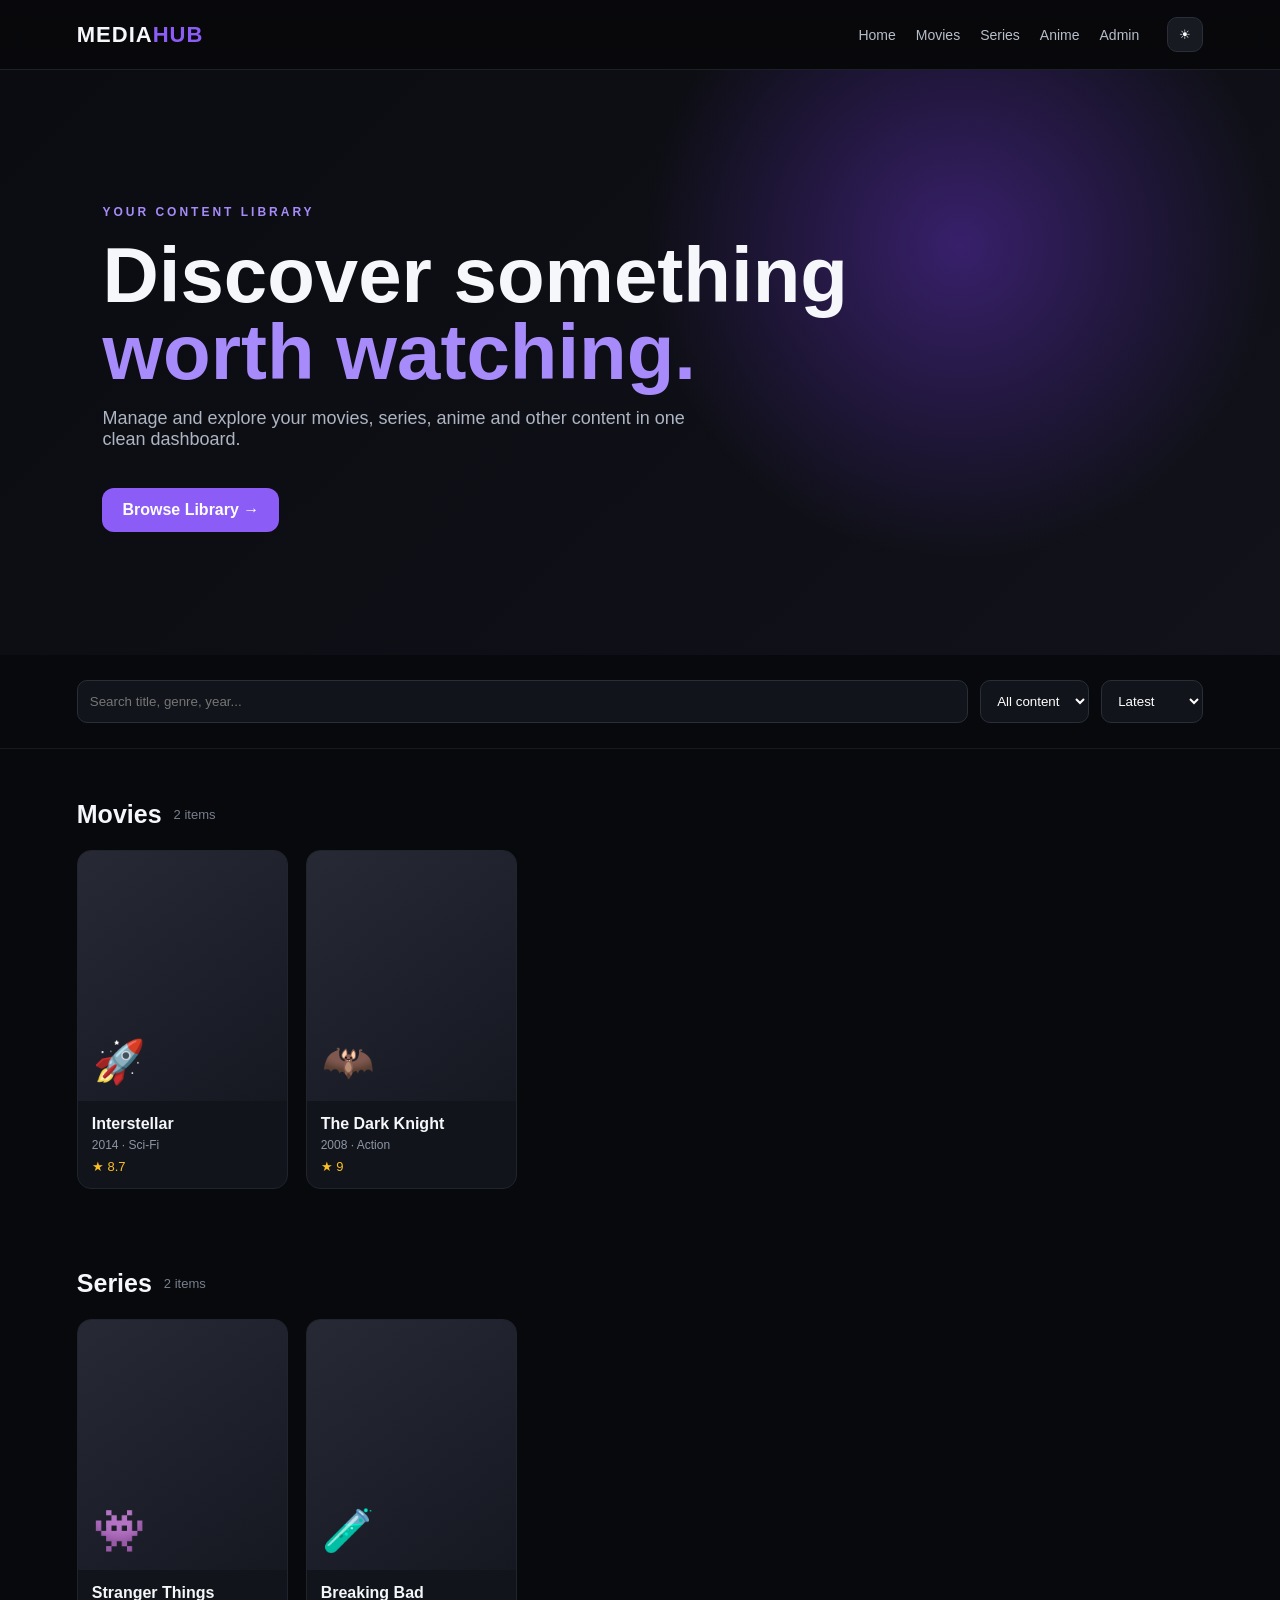
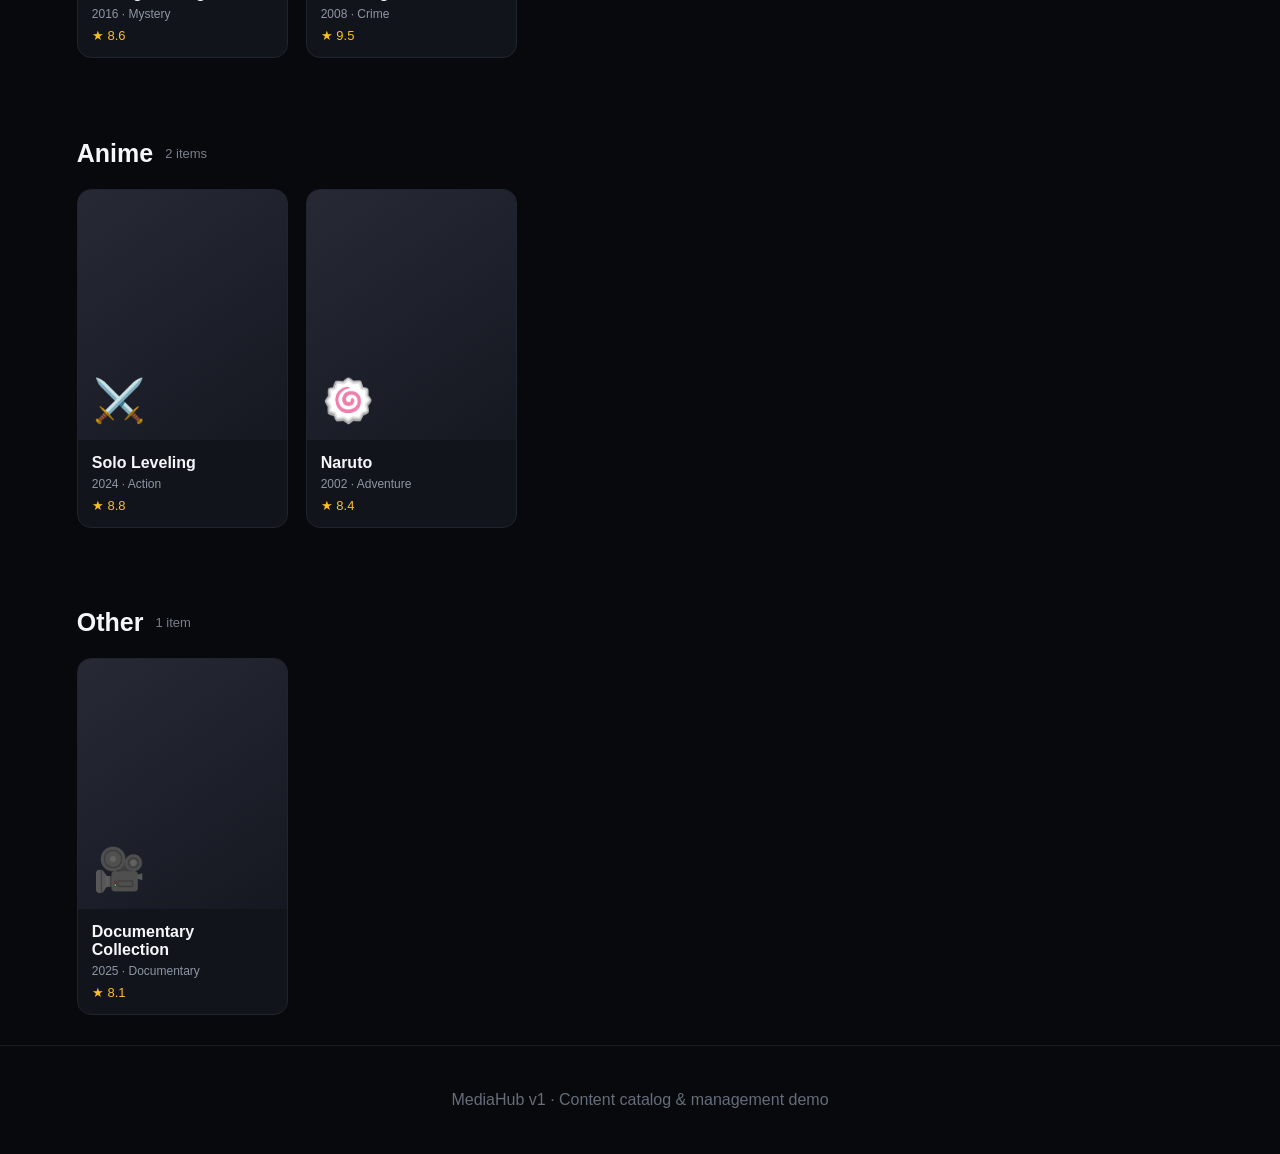
==== index.html @ c404586c "Add files via upload" ====
<!DOCTYPE html>
<html lang="en">
<head>
<meta charset="UTF-8">
<meta name="viewport" content="width=device-width, initial-scale=1.0">
<title>MediaHub — Movies, Series & Anime</title>
<link rel="stylesheet" href="style.css">
</head>
<body>
<header class="topbar">
  <a class="brand" href="#">MEDIA<span>HUB</span></a>
  <nav>
    <a href="#home">Home</a><a href="#movies">Movies</a><a href="#series">Series</a><a href="#anime">Anime</a>
    <a href="admin.html">Admin</a>
  </nav>
  <button id="themeBtn" class="icon-btn" aria-label="Toggle theme">☀</button>
</header>

<main>
<section id="home" class="hero">
  <div>
    <p class="eyebrow">YOUR CONTENT LIBRARY</p>
    <h1>Discover something<br><span>worth watching.</span></h1>
    <p class="hero-copy">Manage and explore your movies, series, anime and other content in one clean dashboard.</p>
    <a class="cta" href="#library">Browse Library →</a>
  </div>
</section>

<section class="toolbar" id="library">
  <input id="search" type="search" placeholder="Search title, genre, year...">
  <select id="typeFilter">
    <option value="all">All content</option><option value="movie">Movies</option>
    <option value="series">Series</option><option value="anime">Anime</option><option value="other">Other</option>
  </select>
  <select id="sort">
    <option value="latest">Latest</option><option value="rating">Top rated</option><option value="title">A–Z</option>
  </select>
</section>

<section class="content-section" id="movies"><div class="section-head"><h2>Movies</h2><span id="movieCount"></span></div><div class="grid" data-grid="movie"></div></section>
<section class="content-section" id="series"><div class="section-head"><h2>Series</h2><span id="seriesCount"></span></div><div class="grid" data-grid="series"></div></section>
<section class="content-section" id="anime"><div class="section-head"><h2>Anime</h2><span id="animeCount"></span></div><div class="grid" data-grid="anime"></div></section>
<section class="content-section" id="other"><div class="section-head"><h2>Other</h2><span id="otherCount"></span></div><div class="grid" data-grid="other"></div></section>
</main>

<div id="modal" class="modal hidden"><div class="modal-box"><button id="closeModal" class="close">×</button><div id="modalContent"></div></div></div>
<footer>MediaHub v1 · Content catalog & management demo</footer>
<script src="script.js"></script>
</body>
</html>
---- style.css ----
*{box-sizing:border-box}html{scroll-behavior:smooth}body{margin:0;background:#08090c;color:#f5f7fb;font-family:Inter,Arial,sans-serif}a{color:inherit;text-decoration:none}.topbar{position:sticky;top:0;z-index:10;display:flex;align-items:center;gap:28px;padding:17px 6%;background:rgba(8,9,12,.88);backdrop-filter:blur(14px);border-bottom:1px solid #1c2028}.brand{font-size:22px;font-weight:900;letter-spacing:1px;margin-right:auto}.brand span{color:#8b5cf6}.topbar nav{display:flex;gap:20px;font-size:14px;color:#b7beca}.topbar nav a:hover{color:#fff}.icon-btn{background:#171a21;color:#fff;border:1px solid #292e38;border-radius:10px;padding:9px 11px;cursor:pointer}.hero{min-height:65vh;display:flex;align-items:center;padding:80px 8%;background:radial-gradient(circle at 75% 30%,#38206b 0,transparent 30%),linear-gradient(135deg,#0b0c11,#11121a)}.eyebrow{color:#a78bfa;font-size:12px;letter-spacing:3px;font-weight:800}.hero h1{font-size:clamp(42px,7vw,78px);line-height:.98;margin:18px 0}.hero h1 span{color:#a78bfa}.hero-copy{max-width:620px;color:#aeb5c2;font-size:18px}.cta{display:inline-block;margin-top:20px;background:#8b5cf6;color:#fff;padding:13px 20px;border-radius:12px;font-weight:800}.toolbar{display:flex;gap:12px;padding:25px 6%;position:sticky;top:64px;z-index:5;background:#08090c;border-bottom:1px solid #171a20}.toolbar input,.toolbar select,.admin input,.admin select,.admin textarea{background:#11141a;color:#fff;border:1px solid #292e38;border-radius:10px;padding:12px}.toolbar input{flex:1}.content-section{padding:30px 6%}.section-head{display:flex;align-items:center;gap:12px}.section-head h2{font-size:25px}.section-head span{color:#777f8d;font-size:13px}.grid{display:grid;grid-template-columns:repeat(auto-fill,minmax(180px,1fr));gap:18px}.card{background:#11141a;border:1px solid #1f242d;border-radius:14px;overflow:hidden;cursor:pointer;transition:.2s}.card:hover{transform:translateY(-5px);border-color:#7650d7}.poster{height:250px;background:linear-gradient(145deg,#272a35,#151821);display:flex;align-items:end;padding:15px;font-size:42px}.card-body{padding:14px}.card h3{margin:0 0 5px;font-size:16px}.meta{color:#8e96a4;font-size:12px}.rating{color:#fbbf24;font-size:13px;margin-top:7px}.modal{position:fixed;inset:0;background:rgba(0,0,0,.78);display:grid;place-items:center;padding:20px;z-index:30}.hidden{display:none}.modal-box{width:min(700px,100%);background:#11141a;border:1px solid #303642;border-radius:18px;padding:28px;position:relative}.close{position:absolute;right:15px;top:12px;background:none;border:0;color:#fff;font-size:28px;cursor:pointer}footer{text-align:center;padding:45px;color:#656d7a;border-top:1px solid #181b22}@media(max-width:700px){.topbar nav{display:none}.hero{padding:60px 6%}.toolbar{top:58px;flex-wrap:wrap}.toolbar input{min-width:100%}.grid{grid-template-columns:repeat(2,1fr)}.poster{height:210px}}
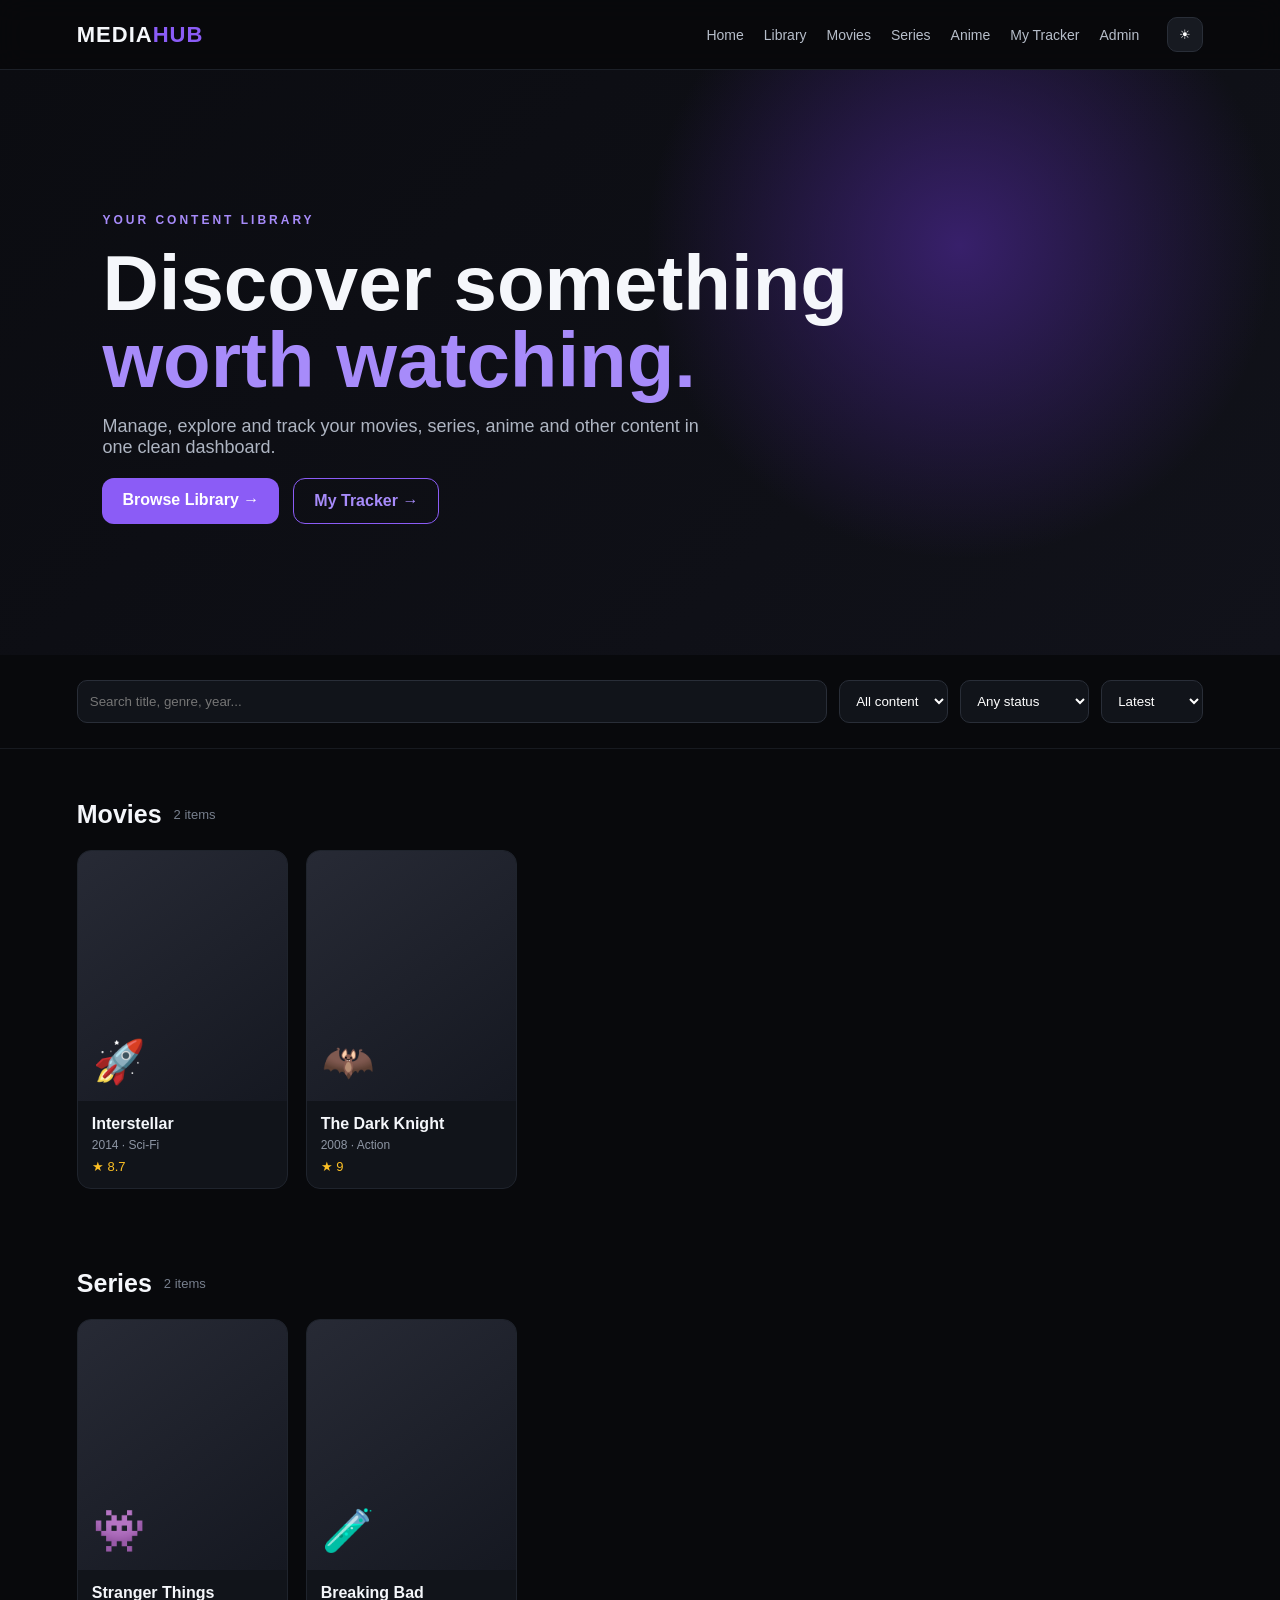
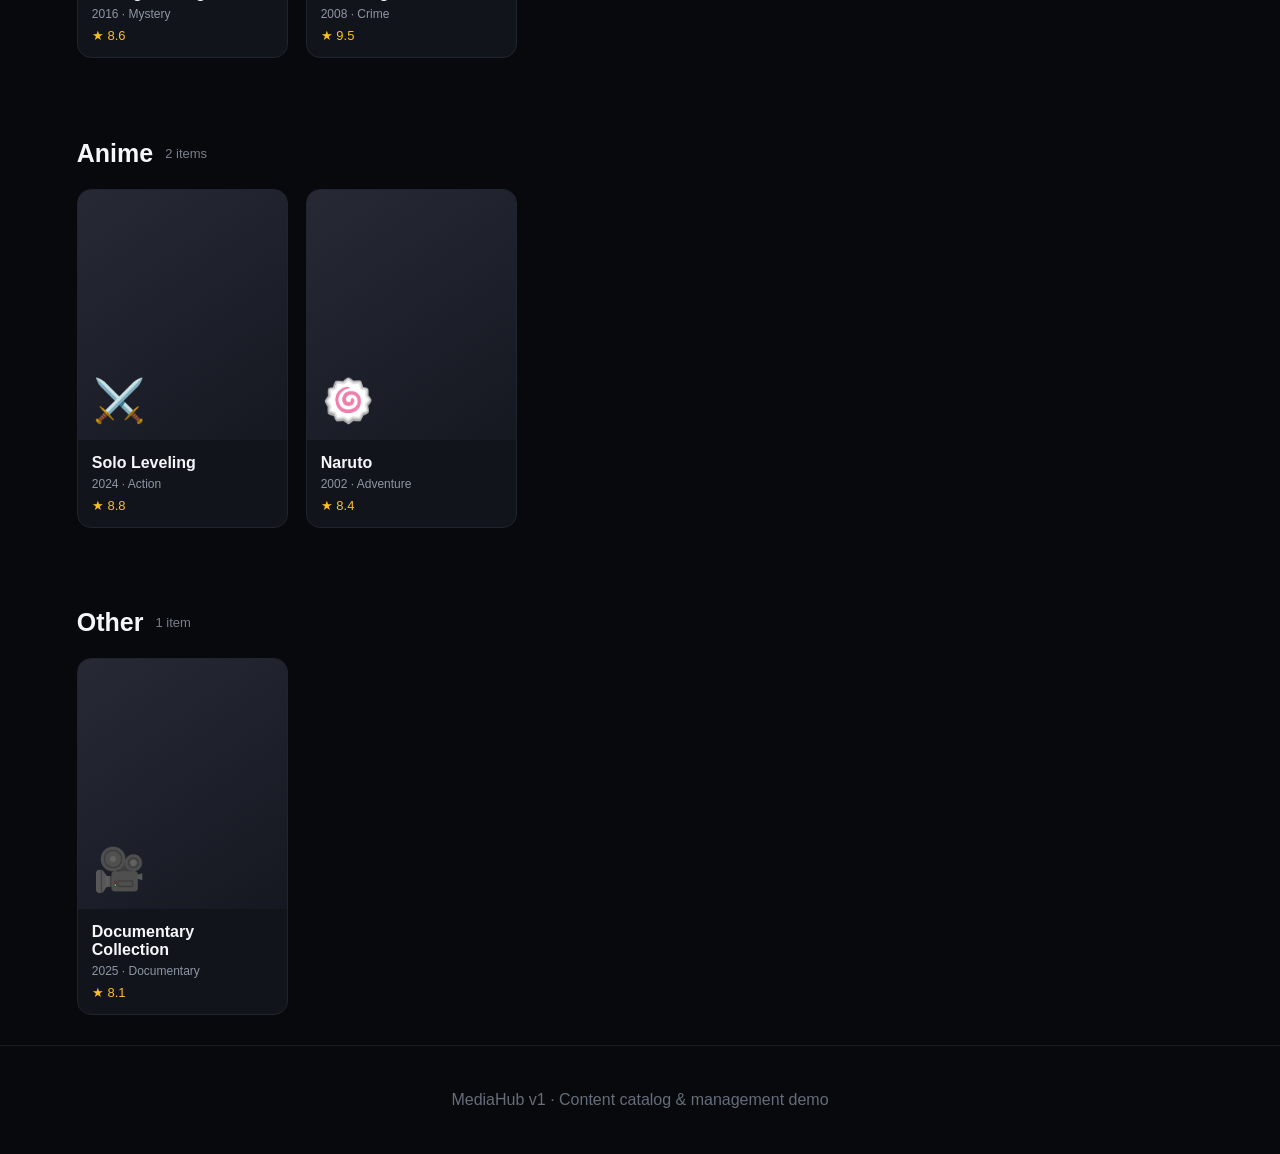
==== commit b3189177: "Add personal watch tracking: status, episode progress, scores and tracker dashboard Users can now tr" ====
--- a/index.html
+++ b/index.html
@@ -10,7 +10,8 @@
 <header class="topbar">
   <a class="brand" href="#">MEDIA<span>HUB</span></a>
   <nav>
-    <a href="#home">Home</a><a href="#movies">Movies</a><a href="#series">Series</a><a href="#anime">Anime</a>
+    <a href="#home">Home</a><a href="#library">Library</a><a href="#movies">Movies</a><a href="#series">Series</a><a href="#anime">Anime</a>
+    <a href="tracker.html">My Tracker</a>
     <a href="admin.html">Admin</a>
   </nav>
   <button id="themeBtn" class="icon-btn" aria-label="Toggle theme">☀</button>
@@ -21,8 +22,11 @@
   <div>
     <p class="eyebrow">YOUR CONTENT LIBRARY</p>
     <h1>Discover something<br><span>worth watching.</span></h1>
-    <p class="hero-copy">Manage and explore your movies, series, anime and other content in one clean dashboard.</p>
-    <a class="cta" href="#library">Browse Library →</a>
+    <p class="hero-copy">Manage, explore and track your movies, series, anime and other content in one clean dashboard.</p>
+    <div class="hero-actions">
+      <a class="cta" href="#library">Browse Library →</a>
+      <a class="cta ghost" href="tracker.html">My Tracker →</a>
+    </div>
   </div>
 </section>
 
@@ -31,6 +35,12 @@
   <select id="typeFilter">
     <option value="all">All content</option><option value="movie">Movies</option>
     <option value="series">Series</option><option value="anime">Anime</option><option value="other">Other</option>
+  </select>
+  <select id="statusFilter">
+    <option value="all">Any status</option><option value="watching">Watching</option>
+    <option value="completed">Completed</option><option value="plan">Plan to Watch</option>
+    <option value="onhold">On Hold</option><option value="dropped">Dropped</option>
+    <option value="untracked">Untracked</option>
   </select>
   <select id="sort">
     <option value="latest">Latest</option><option value="rating">Top rated</option><option value="title">A–Z</option>
--- a/style.css
+++ b/style.css
@@ -1 +1,78 @@
-*{box-sizing:border-box}html{scroll-behavior:smooth}body{margin:0;background:#08090c;color:#f5f7fb;font-family:Inter,Arial,sans-serif}a{color:inherit;text-decoration:none}.topbar{position:sticky;top:0;z-index:10;display:flex;align-items:center;gap:28px;padding:17px 6%;background:rgba(8,9,12,.88);backdrop-filter:blur(14px);border-bottom:1px solid #1c2028}.brand{font-size:22px;font-weight:900;letter-spacing:1px;margin-right:auto}.brand span{color:#8b5cf6}.topbar nav{display:flex;gap:20px;font-size:14px;color:#b7beca}.topbar nav a:hover{color:#fff}.icon-btn{background:#171a21;color:#fff;border:1px solid #292e38;border-radius:10px;padding:9px 11px;cursor:pointer}.hero{min-height:65vh;display:flex;align-items:center;padding:80px 8%;background:radial-gradient(circle at 75% 30%,#38206b 0,transparent 30%),linear-gradient(135deg,#0b0c11,#11121a)}.eyebrow{color:#a78bfa;font-size:12px;letter-spacing:3px;font-weight:800}.hero h1{font-size:clamp(42px,7vw,78px);line-height:.98;margin:18px 0}.hero h1 span{color:#a78bfa}.hero-copy{max-width:620px;color:#aeb5c2;font-size:18px}.cta{display:inline-block;margin-top:20px;background:#8b5cf6;color:#fff;padding:13px 20px;border-radius:12px;font-weight:800}.toolbar{display:flex;gap:12px;padding:25px 6%;position:sticky;top:64px;z-index:5;background:#08090c;border-bottom:1px solid #171a20}.toolbar input,.toolbar select,.admin input,.admin select,.admin textarea{background:#11141a;color:#fff;border:1px solid #292e38;border-radius:10px;padding:12px}.toolbar input{flex:1}.content-section{padding:30px 6%}.section-head{display:flex;align-items:center;gap:12px}.section-head h2{font-size:25px}.section-head span{color:#777f8d;font-size:13px}.grid{display:grid;grid-template-columns:repeat(auto-fill,minmax(180px,1fr));gap:18px}.card{background:#11141a;border:1px solid #1f242d;border-radius:14px;overflow:hidden;cursor:pointer;transition:.2s}.card:hover{transform:translateY(-5px);border-color:#7650d7}.poster{height:250px;background:linear-gradient(145deg,#272a35,#151821);display:flex;align-items:end;padding:15px;font-size:42px}.card-body{padding:14px}.card h3{margin:0 0 5px;font-size:16px}.meta{color:#8e96a4;font-size:12px}.rating{color:#fbbf24;font-size:13px;margin-top:7px}.modal{position:fixed;inset:0;background:rgba(0,0,0,.78);display:grid;place-items:center;padding:20px;z-index:30}.hidden{display:none}.modal-box{width:min(700px,100%);background:#11141a;border:1px solid #303642;border-radius:18px;padding:28px;position:relative}.close{position:absolute;right:15px;top:12px;background:none;border:0;color:#fff;font-size:28px;cursor:pointer}footer{text-align:center;padding:45px;color:#656d7a;border-top:1px solid #181b22}@media(max-width:700px){.topbar nav{display:none}.hero{padding:60px 6%}.toolbar{top:58px;flex-wrap:wrap}.toolbar input{min-width:100%}.grid{grid-template-columns:repeat(2,1fr)}.poster{height:210px}}
+*{box-sizing:border-box}html{scroll-behavior:smooth}body{margin:0;background:#08090c;color:#f5f7fb;font-family:Inter,Arial,sans-serif}a{color:inherit;text-decoration:none}.topbar{position:sticky;top:0;z-index:10;display:flex;align-items:center;gap:28px;padding:17px 6%;background:rgba(8,9,12,.88);backdrop-filter:blur(14px);border-bottom:1px solid #1c2028}.brand{font-size:22px;font-weight:900;letter-spacing:1px;margin-right:auto}.brand span{color:#8b5cf6}.topbar nav{display:flex;gap:20px;font-size:14px;color:#b7beca}.topbar nav a:hover{color:#fff}.icon-btn{background:#171a21;color:#fff;border:1px solid #292e38;border-radius:10px;padding:9px 11px;cursor:pointer}.hero{min-height:65vh;display:flex;align-items:center;padding:80px 8%;background:radial-gradient(circle at 75% 30%,#38206b 0,transparent 30%),linear-gradient(135deg,#0b0c11,#11121a)}.eyebrow{color:#a78bfa;font-size:12px;letter-spacing:3px;font-weight:800}.hero h1{font-size:clamp(42px,7vw,78px);line-height:.98;margin:18px 0}.hero h1 span{color:#a78bfa}.hero-copy{max-width:620px;color:#aeb5c2;font-size:18px}.cta{display:inline-block;margin-top:20px;background:#8b5cf6;color:#fff;padding:13px 20px;border-radius:12px;font-weight:800}.toolbar{display:flex;gap:12px;padding:25px 6%;position:sticky;top:64px;z-index:5;background:#08090c;border-bottom:1px solid #171a20}.toolbar input,.toolbar select,.admin input,.admin select,.admin textarea{background:#11141a;color:#fff;border:1px solid #292e38;border-radius:10px;padding:12px}.toolbar input{flex:1}.content-section{padding:30px 6%}.section-head{display:flex;align-items:center;gap:12px}.section-head h2{font-size:25px}.section-head span{color:#777f8d;font-size:13px}.grid{display:grid;grid-template-columns:repeat(auto-fill,minmax(180px,1fr));gap:18px}.card{background:#11141a;border:1px solid #1f242d;border-radius:14px;overflow:hidden;cursor:pointer;transition:.2s}.card:hover{transform:translateY(-5px);border-color:#7650d7}.poster{height:250px;background:linear-gradient(145deg,#272a35,#151821);display:flex;align-items:end;padding:15px;font-size:42px}.card-body{padding:14px}.card h3{margin:0 0 5px;font-size:16px}.meta{color:#8e96a4;font-size:12px}.rating{color:#fbbf24;font-size:13px;margin-top:7px}.modal{position:fixed;inset:0;background:rgba(0,0,0,.78);display:grid;place-items:center;padding:20px;z-index:30}.hidden{display:none}.modal-box{width:min(700px,100%);background:#11141a;border:1px solid #303642;border-radius:18px;padding:28px;position:relative}.close{position:absolute;right:15px;top:12px;background:none;border:0;color:#fff;font-size:28px;cursor:pointer}footer{text-align:center;padding:45px;color:#656d7a;border-top:1px solid #181b22}/* ---------- light theme ---------- */
+body.light{background:#f4f5f8;color:#14161c}
+body.light a{color:inherit}
+body.light .topbar{background:rgba(244,245,248,.9);border-bottom:1px solid #dfe3ea}
+body.light .topbar nav{color:#5a6270}
+body.light .icon-btn{background:#fff;color:#14161c;border-color:#d7dce4}
+body.light .hero{background:radial-gradient(circle at 75% 30%,#e4dcff 0,transparent 30%),linear-gradient(135deg,#f7f8fb,#eef0f6)}
+body.light .hero-copy{color:#5a6270}
+body.light .toolbar{background:#f4f5f8;border-bottom:1px solid #e3e6ec}
+body.light .toolbar input,body.light .toolbar select,body.light .admin input,body.light .admin select,body.light .admin textarea{background:#fff;color:#14161c;border-color:#d7dce4}
+body.light .card{background:#fff;border-color:#e3e6ec}
+body.light .poster{background:linear-gradient(145deg,#eceef4,#dfe2ea)}
+body.light .meta{color:#6a7280}
+body.light .modal-box{background:#fff;border-color:#d7dce4}
+body.light footer{border-top:1px solid #e3e6ec;color:#8a92a0}
+
+/* ---------- tracking: badges, chips, progress ---------- */
+.badge{position:absolute;top:10px;right:10px;font-size:10px;font-weight:800;letter-spacing:.6px;text-transform:uppercase;padding:4px 8px;border-radius:8px;background:rgba(0,0,0,.65);backdrop-filter:blur(4px);color:#fff}
+.badge.b-watching{background:#2563eb}.badge.b-completed{background:#16a34a}.badge.b-plan{background:#d97706}.badge.b-onhold{background:#6b7280}.badge.b-dropped{background:#dc2626}
+.poster{position:relative}
+.hero-actions{display:flex;gap:14px;flex-wrap:wrap;margin-top:20px}
+.hero-actions .cta{margin-top:0}
+.cta.ghost{background:transparent;border:1px solid #8b5cf6;color:#a78bfa}
+body.light .cta.ghost{border-color:#7c3aed;color:#6d28d9}
+.bar{height:6px;background:#232733;border-radius:99px;overflow:hidden}
+.bar i{display:block;height:100%;background:linear-gradient(90deg,#8b5cf6,#6366f1);border-radius:99px;transition:width .25s}
+body.light .bar{background:#e3e6ec}
+.card-bar{margin-top:10px}
+.track-panel{margin-top:22px;padding-top:18px;border-top:1px solid #262b36;display:grid;gap:10px}
+body.light .track-panel{border-top-color:#e3e6ec}
+.track-label{font-size:11px;font-weight:800;letter-spacing:2px;text-transform:uppercase;color:#a78bfa;margin-top:6px}
+.chips{display:flex;flex-wrap:wrap;gap:8px}
+.chip{background:#171a21;border:1px solid #292e38;color:#c8cdd8;border-radius:99px;padding:8px 14px;font-size:13px;cursor:pointer;transition:.15s}
+.chip:hover{border-color:#8b5cf6;color:#fff}
+.chip.active{background:#8b5cf6;border-color:#8b5cf6;color:#fff;font-weight:700}
+.chip.untrack{border-style:dashed;color:#98a0ae}
+body.light .chip{background:#fff;color:#3d4450;border-color:#d7dce4}
+body.light .chip.active{background:#7c3aed;border-color:#7c3aed;color:#fff}
+.progress-row{display:flex;align-items:center;gap:10px}
+.progress-row input,.track-panel input,.track-panel textarea{background:#11141a;color:#fff;border:1px solid #292e38;border-radius:10px;padding:10px 12px}
+.progress-row input{width:76px;text-align:center}
+body.light .progress-row input,body.light .track-panel input,body.light .track-panel textarea{background:#fff;color:#14161c;border-color:#d7dce4}
+.icon-btn.step{padding:6px 13px;font-size:16px;line-height:1}
+
+/* ---------- tracker dashboard ---------- */
+.tracker-hero{min-height:38vh}
+.tracker-toolbar{top:64px;gap:14px;align-items:center}
+.tabs{display:flex;gap:8px;flex-wrap:wrap}
+.tab{background:transparent;border:1px solid #292e38;color:#b7beca;border-radius:99px;padding:9px 16px;font-size:13px;cursor:pointer;transition:.15s}
+.tab:hover{color:#fff;border-color:#8b5cf6}
+.tab.active{background:#8b5cf6;border-color:#8b5cf6;color:#fff;font-weight:700}
+body.light .tab{border-color:#d7dce4;color:#5a6270}
+body.light .tab.active{background:#7c3aed;border-color:#7c3aed;color:#fff}
+body.light .tracker-toolbar{background:#f4f5f8;border-bottom:1px solid #e3e6ec}
+.stats-grid{display:grid;grid-template-columns:repeat(auto-fit,minmax(150px,1fr));gap:14px;padding:28px 6% 6px}
+.stat-box,.progress-box{background:#11141a;border:1px solid #1f242d;border-radius:14px;padding:18px;display:flex;flex-direction:column;gap:6px}
+body.light .stat-box,body.light .progress-box{background:#fff;border-color:#e3e6ec}
+.stat-num{font-size:28px;font-weight:900}
+.stat-label{color:#8e96a4;font-size:12px}
+.progress-box .bar{margin-top:auto}
+.stat-head{display:flex;align-items:baseline;gap:8px}
+.tracker-list{display:grid;gap:12px;margin-top:18px}
+.track-row{display:flex;gap:16px;align-items:center;background:#11141a;border:1px solid #1f242d;border-radius:14px;padding:14px 16px;transition:.2s}
+.track-row:hover{border-color:#7650d7;transform:translateY(-2px)}
+body.light .track-row{background:#fff;border-color:#e3e6ec}
+.row-poster{width:56px;height:56px;border-radius:12px;background:linear-gradient(145deg,#272a35,#151821);display:flex;align-items:center;justify-content:center;font-size:26px;flex-shrink:0}
+body.light .row-poster{background:linear-gradient(145deg,#eceef4,#dfe2ea)}
+.row-main{flex:1;min-width:0}
+.row-main b{font-size:15px}
+.row-bar{margin:8px 0 4px;max-width:420px}
+.row-notes{margin-top:6px;font-style:italic}
+.row-actions{display:flex;align-items:center;gap:10px;flex-wrap:wrap;justify-content:flex-end}
+.badge.row-badge{position:static}
+.ep-count{font-size:14px;font-weight:700;min-width:26px;text-align:center}
+.empty-state{text-align:center;padding:70px 20px;display:grid;gap:10px;justify-items:center}
+.empty-emoji{font-size:52px}
+.empty-state p{color:#8e96a4;max-width:380px}
+@media(max-width:700px){.topbar nav{display:none}.hero{padding:60px 6%}.toolbar{top:58px;flex-wrap:wrap}.toolbar input{min-width:100%}.grid{grid-template-columns:repeat(2,1fr)}.poster{height:210px}.track-row{flex-direction:column;align-items:flex-start}.row-actions{width:100%;justify-content:space-between}}
